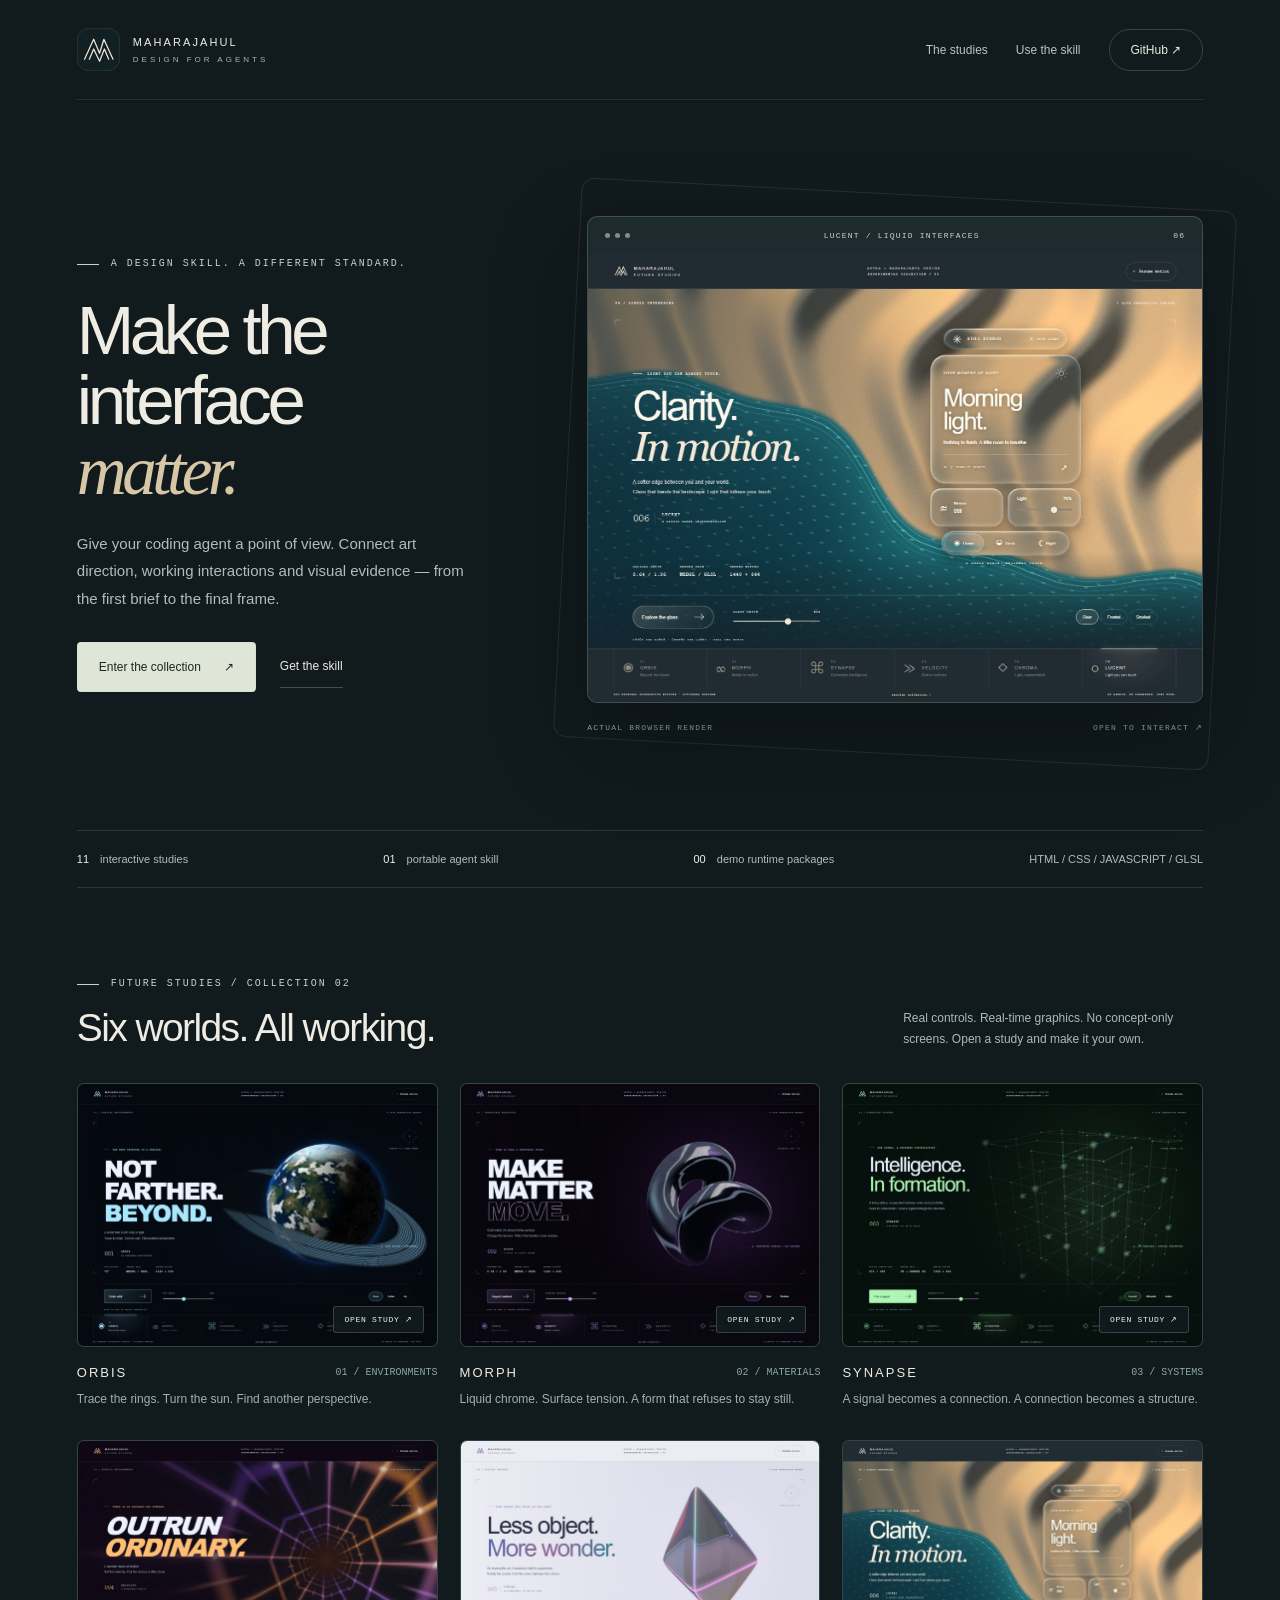
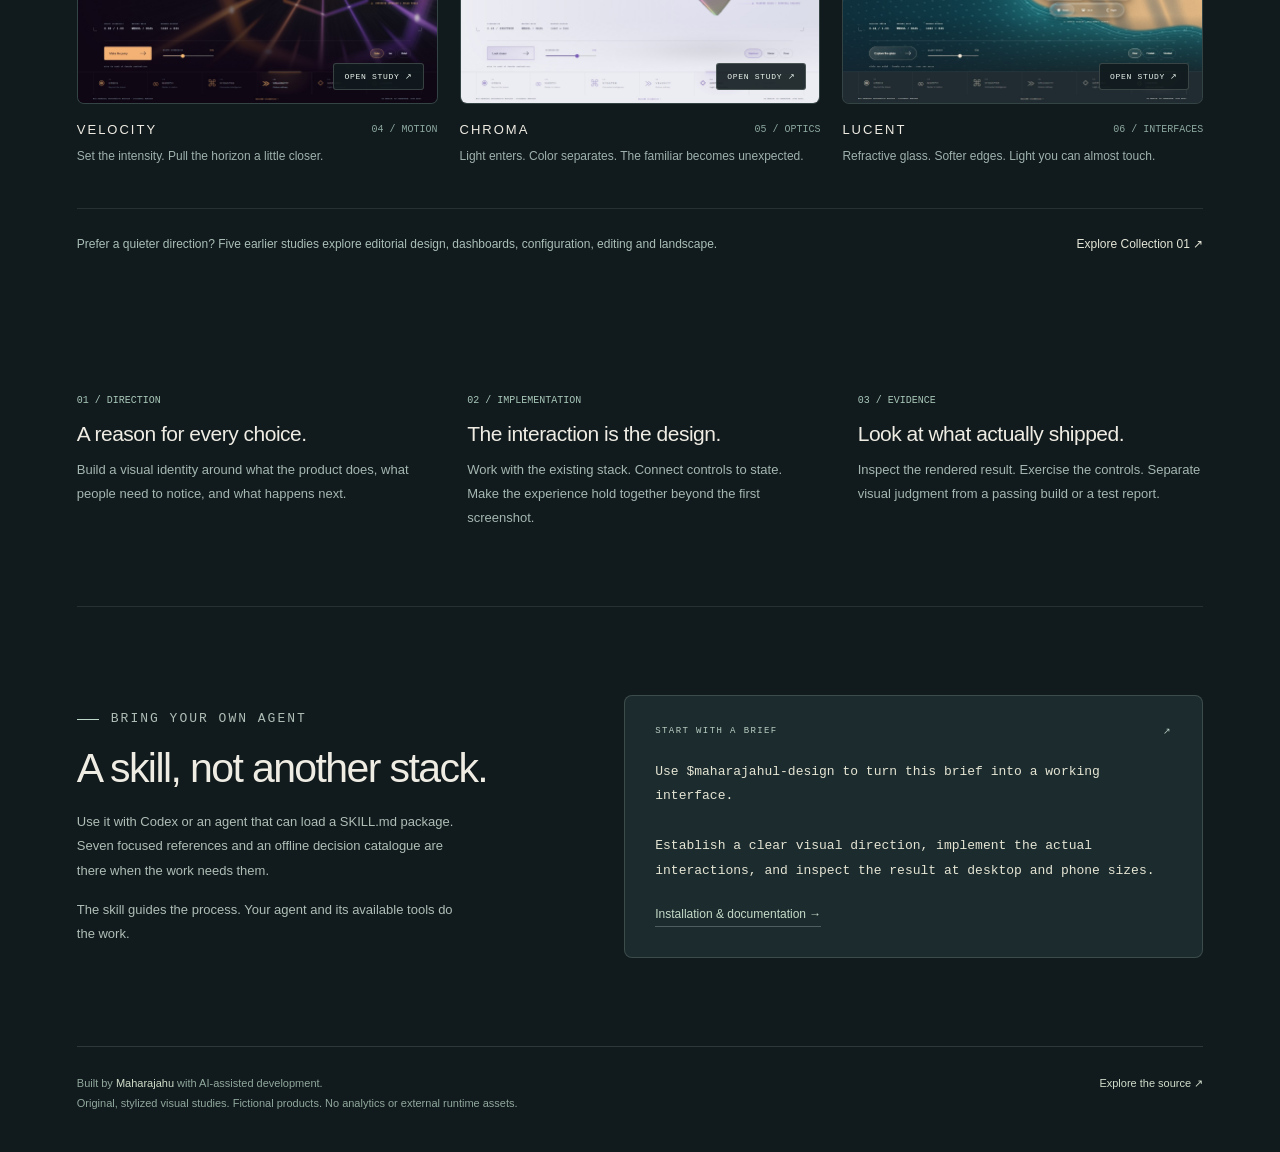
==== index.html @ 19b581c2 "Publish Maharajahul Design with interactive showcase" ====
<!doctype html>
<html lang="en">
<head>
  <meta charset="utf-8">
  <meta name="viewport" content="width=device-width, initial-scale=1">
  <meta name="theme-color" content="#111a1d">
  <meta name="description" content="Maharajahul Design — a portable design skill for coding agents. Explore eleven interactive studies, from deliberate interfaces to refractive glass and procedural worlds.">
  <meta property="og:title" content="Maharajahul Design — from a brief to an experience">
  <meta property="og:description" content="A design skill for coding agents. Eleven working demos. Real browser renders. Explore the collection.">
  <meta property="og:image" content="https://maharajahu.github.io/maharajahul-design/assets/previews/lucent.jpg">
  <meta property="og:type" content="website">
  <link rel="icon" href="assets/brand-mark.svg" type="image/svg+xml">
  <title>Maharajahul Design — Make the interface matter.</title>
  <style>
    *{box-sizing:border-box}html{scroll-behavior:smooth}body{margin:0;background:#111a1d;color:#efece3;font-family:Arial,Helvetica,sans-serif;-webkit-font-smoothing:antialiased}a{color:inherit;text-decoration:none}a:focus-visible{outline:2px solid #c7e7dc;outline-offset:6px}img{max-width:100%;display:block}p,h1,h2,h3{margin:0}::selection{background:#c7e7dc;color:#102125}.wrap{width:min(1296px,88%);margin:auto}.header{height:100px;display:flex;align-items:center;justify-content:space-between;border-bottom:1px solid #edf5ef18}.brand{display:flex;align-items:center;gap:13px;font-size:11px;letter-spacing:2.1px}.brand img{width:43px;height:43px}.brand small{display:block;font-size:8px;color:#a6b7b8;letter-spacing:3px;margin-top:7px}.header nav{display:flex;align-items:center;gap:28px;font-size:12px;color:#b7c5c3}.header nav a{padding:13px 0}.header nav a:last-child{border:1px solid #ccdfd536;border-radius:30px;padding:13px 21px;color:#e7ece3}.eyebrow{color:#c0d4cc;font:10px/1.6 monospace;letter-spacing:2px;display:flex;align-items:center;gap:12px}.eyebrow:before{content:'';width:22px;height:1px;background:#bdd8c9}.hero{padding:94px 0 76px;display:grid;grid-template-columns:.85fr 1.15fr;gap:55px;align-items:center}.hero h1{font-size:clamp(56px,5.4vw,83px);line-height:1.01;letter-spacing:-4.5px;font-weight:400;margin:24px 0}.hero h1 em{font-family:Georgia,serif;color:#d8c7a6;font-weight:400}.intro{max-width:400px;color:#aebebc;font-size:15px;line-height:1.85}.actions{display:flex;align-items:center;gap:24px;margin-top:29px;font-size:12px}.button{display:inline-flex;align-items:center;gap:23px;padding:17px 21px;border:1px solid #c5d6ce59;border-radius:4px;background:#dfe6d7;color:#182823}.text-link{padding:14px 0;border-bottom:1px solid #bed6c247}.hero-visual{position:relative;padding:22px 0}.hero-visual:before{content:'';position:absolute;inset:0 -20px;border:1px solid #cce5db1c;border-radius:13px;transform:rotate(3deg);pointer-events:none}.window{position:relative;background:#1d2a2e;border:1px solid #dae8dd30;border-radius:10px;overflow:hidden;box-shadow:0 35px 90px #040b0e65}.window-bar{display:flex;align-items:center;justify-content:space-between;padding:14px 17px;font:8px monospace;letter-spacing:1.2px;color:#c6d7d2}.dots{display:flex;gap:5px}.dots i{width:5px;height:5px;background:#b1c8bc;border-radius:50%;opacity:.65}.window img{width:100%;height:auto}.window-caption{font:8px monospace;letter-spacing:1.2px;color:#97b4aa;margin:20px 0 0;display:flex;justify-content:space-between}.facts{border-top:1px solid #cce5db24;border-bottom:1px solid #cce5db24;display:flex;justify-content:space-between;gap:25px;padding:22px 0;font-size:11px;color:#aebfbb}.facts b{color:#eef0e6;font-weight:400;margin-right:8px}.section{padding:88px 0}.section-heading{display:flex;align-items:end;justify-content:space-between;gap:30px;margin-bottom:32px}.section h2{font-size:39px;font-weight:400;letter-spacing:-1.6px;line-height:1.15;margin-top:14px}.section-heading>p{font-size:12px;line-height:1.8;color:#a8bcb6;max-width:300px}.gallery{display:grid;grid-template-columns:repeat(3,minmax(0,1fr));gap:31px 22px}.study{display:block}.preview{position:relative;overflow:hidden;border-radius:7px;border:1px solid #d8efdf21;background:#1b292c}.preview img{width:100%;height:auto;aspect-ratio:1440/1050;transition:transform .45s}.study:hover .preview img{transform:scale(1.025)}.preview:after{content:'OPEN STUDY ↗';position:absolute;bottom:13px;right:13px;background:#111b1ee6;color:#ecf5ee;border:1px solid #d6e7d433;padding:8px 10px;border-radius:3px;font:8px monospace;letter-spacing:.7px}.study-caption{display:flex;align-items:center;justify-content:space-between;margin:18px 0 9px}.study h3{font-size:13px;font-weight:400;letter-spacing:2px}.study-caption>span{font:10px monospace;color:#8ca89e}.study p{font-size:12px;line-height:1.7;color:#9fb2ad}.collection-note{display:flex;justify-content:space-between;gap:25px;margin-top:42px;padding-top:25px;border-top:1px solid #dbeedc1c;color:#aabfb7;font-size:12px;line-height:1.8}.collection-note a{color:#e4e6d7;white-space:nowrap}.approach{padding:45px 0 76px;display:grid;grid-template-columns:repeat(3,1fr);gap:45px;border-bottom:1px solid #dbeedc1c}.approach span{color:#a8c7b8;font:10px monospace}.approach h3{font-size:21px;font-weight:400;margin:15px 0 12px;letter-spacing:-.5px}.approach p{font-size:13px;line-height:1.85;color:#a4b7b0}.start{display:grid;grid-template-columns:1fr 1.2fr;gap:65px;align-items:center}.start h2{font-size:41px;margin-bottom:18px}.start p{color:#aebeb6;font-size:13px;line-height:1.85;max-width:390px}.prompt{padding:30px;background:#1c2b2e;border:1px solid #dce9d82b;border-radius:8px}.prompt-label{display:flex;justify-content:space-between;color:#b9cec2;font:9px monospace;letter-spacing:1.4px;margin-bottom:23px}.prompt code{font:13px/1.9 monospace;color:#e5e5d4;white-space:pre-wrap;overflow-wrap:anywhere}.prompt a{display:inline-block;color:#c5dbc8;font-size:12px;margin-top:24px;border-bottom:1px solid #bccfcf4f;padding-bottom:5px}.foot{border-top:1px solid #dbeedc24;padding:27px 0 39px;display:flex;justify-content:space-between;gap:20px;color:#91a89d;font-size:11px;line-height:1.8}.foot a{color:#d0decb}.foot p{max-width:660px}.skip{position:absolute;top:-60px;left:6%;background:#eceddf;color:#112321;padding:12px 16px;z-index:10}.skip:focus{top:10px}
    .window,.prompt code{display:block}
    @media(max-width:1050px){.hero{gap:35px;padding-top:65px}.hero h1{font-size:61px}.actions{gap:17px}.gallery{grid-template-columns:repeat(2,minmax(0,1fr))}.facts{flex-wrap:wrap}.start{gap:35px}.header nav{gap:20px}}
    @media(max-width:680px){.wrap{width:88%}.header{height:83px}.brand{font-size:9px;letter-spacing:1.3px;gap:9px}.brand img{width:36px;height:36px}.brand small{font-size:7px;letter-spacing:1.9px}.header nav a:not(:last-child){display:none}.header nav a:last-child{font-size:11px;padding:11px 15px}.hero{display:block;padding:48px 0 37px}.hero h1{font-size:58px;letter-spacing:-3.4px;max-width:340px}.eyebrow{font-size:8px;letter-spacing:1.3px}.intro{font-size:13px;line-height:1.85}.actions{gap:20px;margin-top:25px;font-size:11px}.button{padding:16px}.hero-visual{margin-top:37px;padding:13px 0}.hero-visual:before{inset:0 -8px}.window-bar{font-size:7px;padding:11px 13px}.window-caption{font-size:6px;letter-spacing:.6px}.facts{display:grid;grid-template-columns:1fr 1fr;gap:15px 8px;font-size:10px;padding:21px 0}.section{padding:53px 0}.section-heading{display:block}.section h2{font-size:33px}.section-heading>p{margin-top:16px;font-size:12px;max-width:330px}.gallery{grid-template-columns:1fr;gap:30px}.study p{font-size:13px}.collection-note{flex-direction:column;gap:12px;margin-top:32px}.approach{grid-template-columns:1fr;gap:29px;padding:13px 0 50px}.approach h3{margin-top:10px}.start{display:block}.start h2{font-size:33px}.prompt{margin-top:26px;padding:24px}.prompt code{font-size:12px}.foot{display:block;font-size:10px;padding-bottom:30px}.foot>a{display:inline-block;margin-top:15px}}
    @media(prefers-reduced-motion:reduce){html{scroll-behavior:auto}.preview img{transition:none}}
  </style>
</head>
<body>
  <a class="skip" href="#main">Skip to content</a>
  <header class="header wrap">
    <a class="brand" href="./" aria-label="Maharajahul Design home"><img src="assets/brand-mark.svg" alt="" width="43" height="43"><span>MAHARAJAHUL<small>DESIGN FOR AGENTS</small></span></a>
    <nav aria-label="Main navigation"><a href="#studies">The studies</a><a href="#start">Use the skill</a><a href="https://github.com/Maharajahu/maharajahul-design">GitHub ↗</a></nav>
  </header>
  <main id="main" class="wrap">
    <section class="hero" aria-labelledby="hero-title">
      <div><p class="eyebrow">A DESIGN SKILL. A DIFFERENT STANDARD.</p><h1 id="hero-title">Make the<br>interface<br><em>matter.</em></h1><p class="intro">Give your coding agent a point of view. Connect art direction, working interactions and visual evidence — from the first brief to the final frame.</p><div class="actions"><a class="button" href="samples/future/#lucent">Enter the collection <span>↗</span></a><a class="text-link" href="#start">Get the skill</a></div></div>
      <div class="hero-visual"><a class="window" href="samples/future/#lucent" aria-label="Open Lucent, the interactive glass study"><div class="window-bar"><span class="dots" aria-hidden="true"><i></i><i></i><i></i></span><span>LUCENT / LIQUID INTERFACES</span><span>06</span></div><img src="assets/previews/lucent.jpg" width="1440" height="1050" alt="Real browser render of the Lucent glass interface over a sunlit procedural coastline." fetchpriority="high"></a><p class="window-caption"><span>ACTUAL BROWSER RENDER</span><span>OPEN TO INTERACT ↗</span></p></div>
    </section>
    <div class="facts"><span><b>11</b> interactive studies</span><span><b>01</b> portable agent skill</span><span><b>00</b> demo runtime packages</span><span>HTML / CSS / JAVASCRIPT / GLSL</span></div>
    <section class="section" id="studies" aria-labelledby="studies-title">
      <div class="section-heading"><div><p class="eyebrow">FUTURE STUDIES / COLLECTION 02</p><h2 id="studies-title">Six worlds. All working.</h2></div><p>Real controls. Real-time graphics. No concept-only screens. Open a study and make it your own.</p></div>
      <div class="gallery">
        <a class="study" href="samples/future/#orbis"><div class="preview"><img src="assets/previews/orbis.jpg" width="1440" height="1050" loading="lazy" alt="A procedural planet with atmosphere, continents, clouds and orbiting rings."></div><div class="study-caption"><h3>ORBIS</h3><span>01 / ENVIRONMENTS</span></div><p>Trace the rings. Turn the sun. Find another perspective.</p></a>
        <a class="study" href="samples/future/#morph"><div class="preview"><img src="assets/previews/morph.jpg" width="1440" height="1050" loading="lazy" alt="A polished, twisted metal surface under studio lights."></div><div class="study-caption"><h3>MORPH</h3><span>02 / MATERIALS</span></div><p>Liquid chrome. Surface tension. A form that refuses to stay still.</p></a>
        <a class="study" href="samples/future/#synapse"><div class="preview"><img src="assets/previews/synapse.jpg" width="1440" height="1050" loading="lazy" alt="A luminous three-dimensional lattice of nodes and connections."></div><div class="study-caption"><h3>SYNAPSE</h3><span>03 / SYSTEMS</span></div><p>A signal becomes a connection. A connection becomes a structure.</p></a>
        <a class="study" href="samples/future/#velocity"><div class="preview"><img src="assets/previews/velocity.jpg" width="1440" height="1050" loading="lazy" alt="An illuminated structural tunnel converging on a distant vanishing point."></div><div class="study-caption"><h3>VELOCITY</h3><span>04 / MOTION</span></div><p>Set the intensity. Pull the horizon a little closer.</p></a>
        <a class="study" href="samples/future/#chroma"><div class="preview"><img src="assets/previews/chroma.jpg" width="1440" height="1050" loading="lazy" alt="A faceted crystal with spectral highlights and refracted studio light."></div><div class="study-caption"><h3>CHROMA</h3><span>05 / OPTICS</span></div><p>Light enters. Color separates. The familiar becomes unexpected.</p></a>
        <a class="study" href="samples/future/#lucent"><div class="preview"><img src="assets/previews/lucent.jpg" width="1440" height="1050" loading="lazy" alt="Rounded glass controls bending the landscape behind them."></div><div class="study-caption"><h3>LUCENT</h3><span>06 / INTERFACES</span></div><p>Refractive glass. Softer edges. Light you can almost touch.</p></a>
      </div>
      <div class="collection-note"><p>Prefer a quieter direction? Five earlier studies explore editorial design, dashboards, configuration, editing and landscape.</p><a href="samples/">Explore Collection 01 ↗</a></div>
    </section>
    <section class="approach" aria-label="The skill's approach">
      <div><span>01 / DIRECTION</span><h3>A reason for every choice.</h3><p>Build a visual identity around what the product does, what people need to notice, and what happens next.</p></div>
      <div><span>02 / IMPLEMENTATION</span><h3>The interaction is the design.</h3><p>Work with the existing stack. Connect controls to state. Make the experience hold together beyond the first screenshot.</p></div>
      <div><span>03 / EVIDENCE</span><h3>Look at what actually shipped.</h3><p>Inspect the rendered result. Exercise the controls. Separate visual judgment from a passing build or a test report.</p></div>
    </section>
    <section id="start" class="start section" aria-labelledby="start-title"><div><p class="eyebrow">BRING YOUR OWN AGENT</p><h2 id="start-title">A skill, not another stack.</h2><p>Use it with Codex or an agent that can load a SKILL.md package. Seven focused references and an offline decision catalogue are there when the work needs them.</p><p style="margin-top:15px">The skill guides the process. Your agent and its available tools do the work.</p></div><div class="prompt"><div class="prompt-label"><span>START WITH A BRIEF</span><span>↗</span></div><code>Use $maharajahul-design to turn this brief into a working interface.

Establish a clear visual direction, implement the actual interactions, and inspect the result at desktop and phone sizes.</code><a href="https://github.com/Maharajahu/maharajahul-design#install">Installation &amp; documentation →</a></div></section>
  </main>
  <footer class="foot wrap"><p>Built by <a href="https://github.com/Maharajahu">Maharajahu</a> with AI-assisted development.<br>Original, stylized visual studies. Fictional products. No analytics or external runtime assets.</p><a href="https://github.com/Maharajahu/maharajahul-design">Explore the source ↗</a></footer>
</body>
</html>
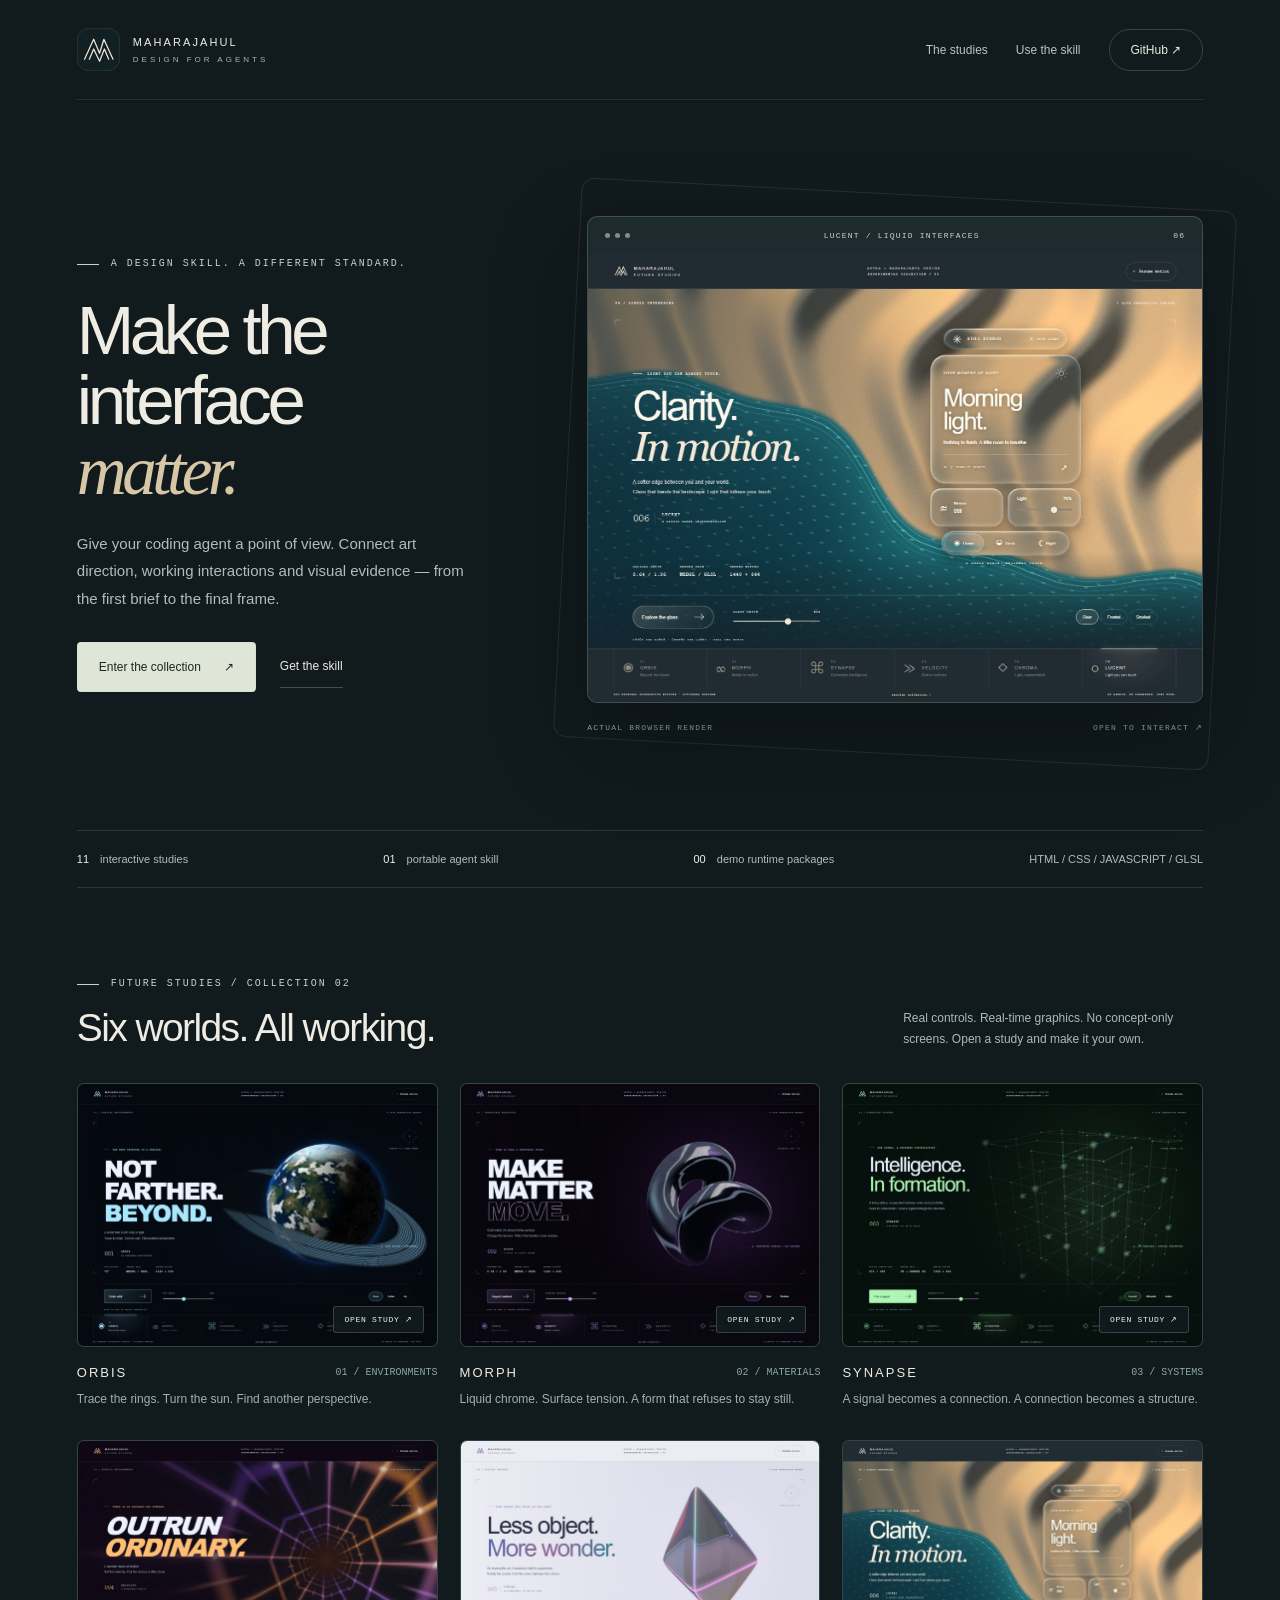
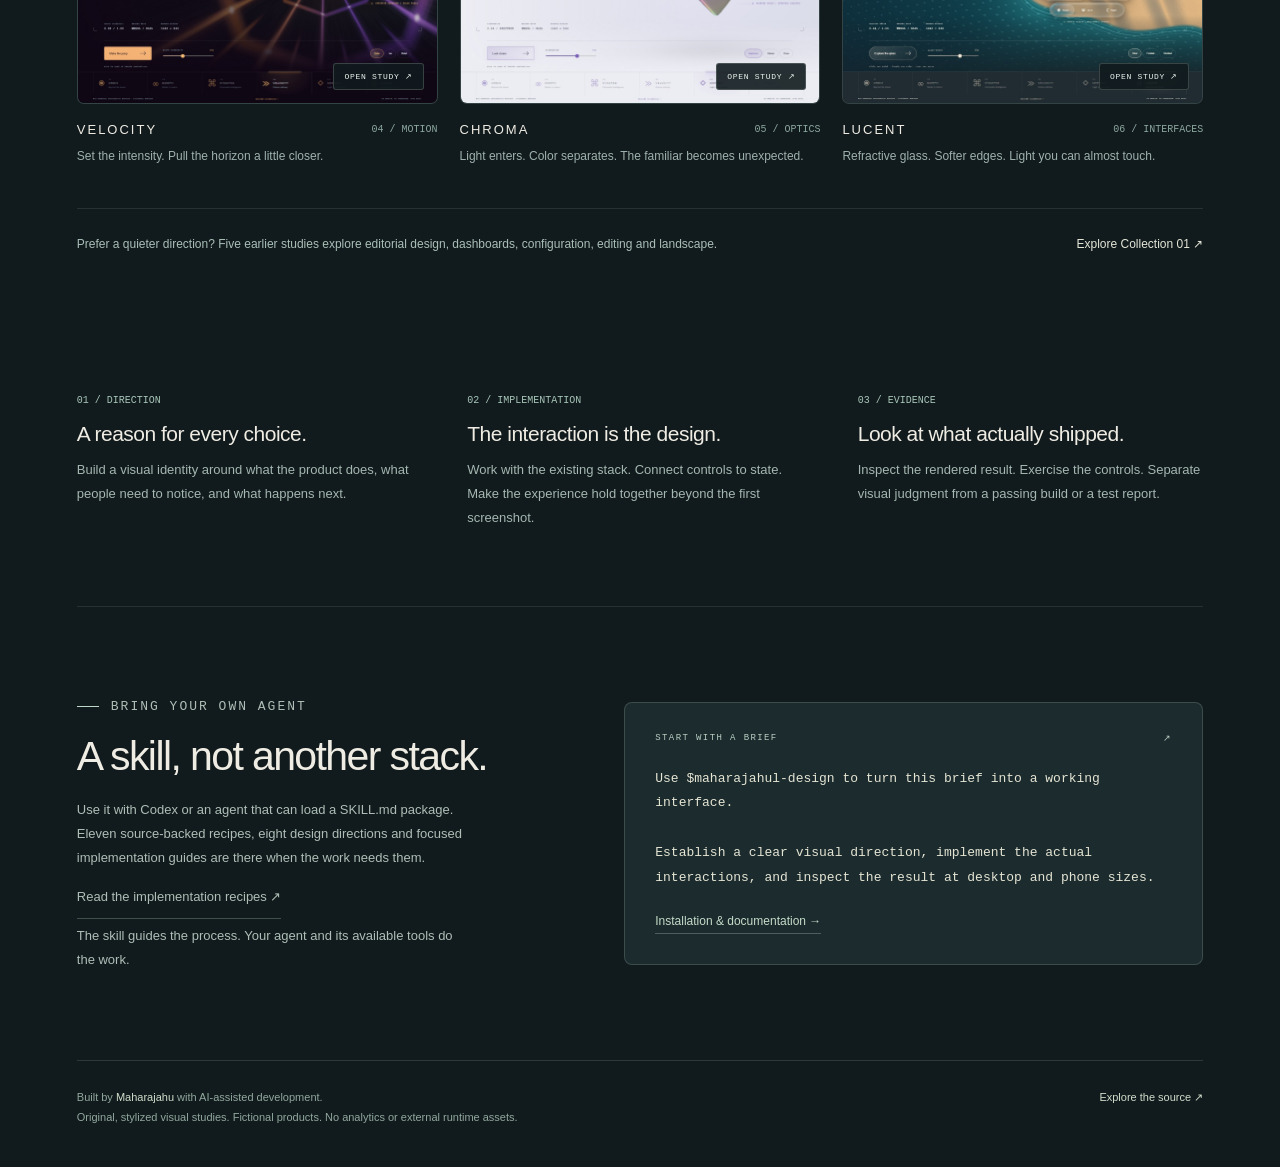
==== commit cb2512e0: "Add implementation recipes and restore detailed design capabilities" ====
--- a/index.html
+++ b/index.html
@@ -48,7 +48,7 @@
       <div><span>02 / IMPLEMENTATION</span><h3>The interaction is the design.</h3><p>Work with the existing stack. Connect controls to state. Make the experience hold together beyond the first screenshot.</p></div>
       <div><span>03 / EVIDENCE</span><h3>Look at what actually shipped.</h3><p>Inspect the rendered result. Exercise the controls. Separate visual judgment from a passing build or a test report.</p></div>
     </section>
-    <section id="start" class="start section" aria-labelledby="start-title"><div><p class="eyebrow">BRING YOUR OWN AGENT</p><h2 id="start-title">A skill, not another stack.</h2><p>Use it with Codex or an agent that can load a SKILL.md package. Seven focused references and an offline decision catalogue are there when the work needs them.</p><p style="margin-top:15px">The skill guides the process. Your agent and its available tools do the work.</p></div><div class="prompt"><div class="prompt-label"><span>START WITH A BRIEF</span><span>↗</span></div><code>Use $maharajahul-design to turn this brief into a working interface.
+    <section id="start" class="start section" aria-labelledby="start-title"><div><p class="eyebrow">BRING YOUR OWN AGENT</p><h2 id="start-title">A skill, not another stack.</h2><p>Use it with Codex or an agent that can load a SKILL.md package. Eleven source-backed recipes, eight design directions and focused implementation guides are there when the work needs them.</p><p style="margin-top:15px"><a class="text-link" href="https://github.com/Maharajahu/maharajahul-design/blob/main/references/recipes.md">Read the implementation recipes ↗</a></p><p style="margin-top:15px">The skill guides the process. Your agent and its available tools do the work.</p></div><div class="prompt"><div class="prompt-label"><span>START WITH A BRIEF</span><span>↗</span></div><code>Use $maharajahul-design to turn this brief into a working interface.
 
 Establish a clear visual direction, implement the actual interactions, and inspect the result at desktop and phone sizes.</code><a href="https://github.com/Maharajahu/maharajahul-design#install">Installation &amp; documentation →</a></div></section>
   </main>
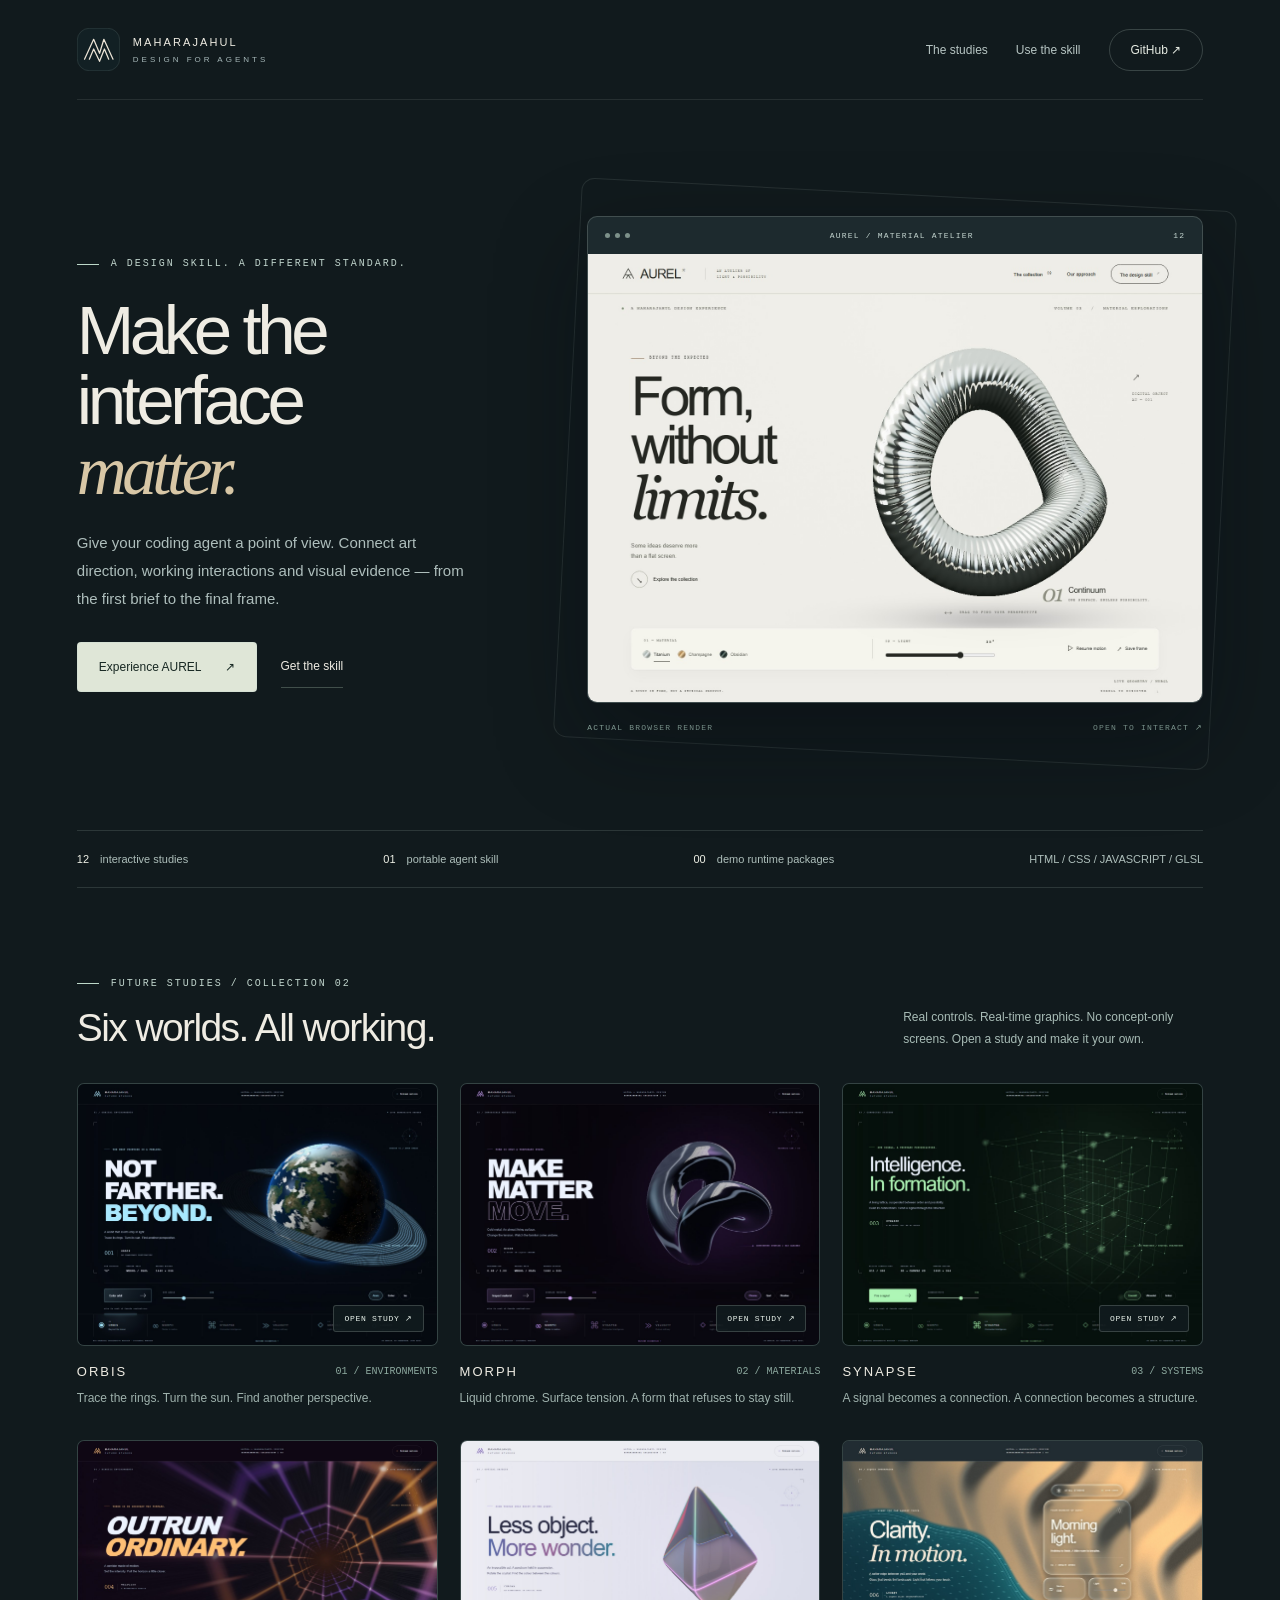
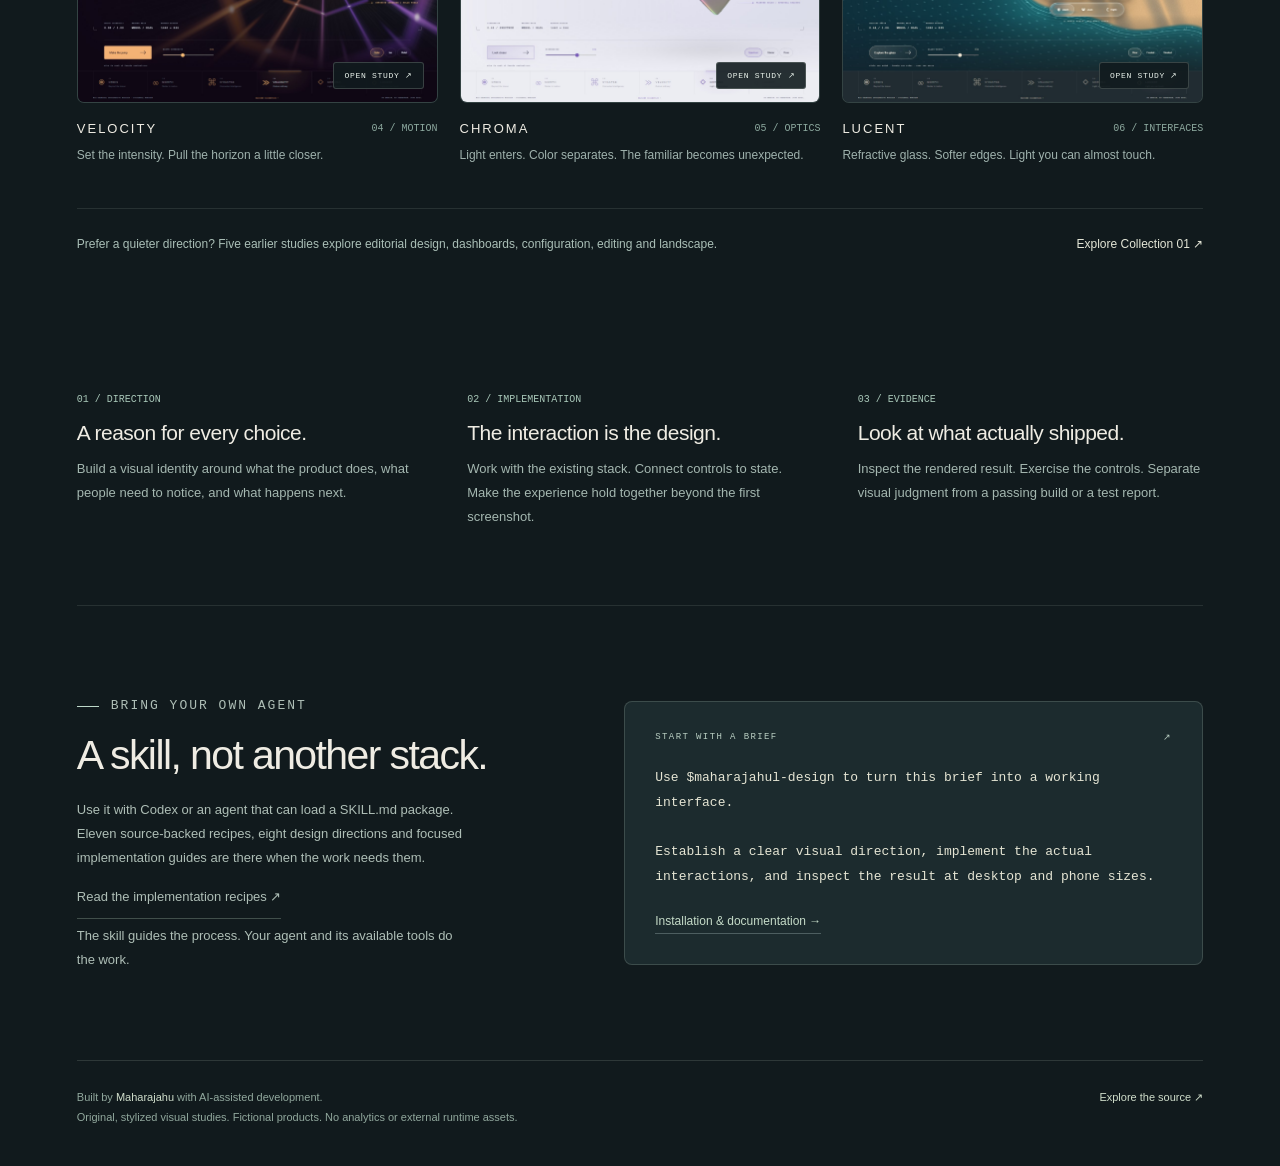
==== commit dcb03654: "Add Aurel interactive material atelier showcase" ====
--- a/index.html
+++ b/index.html
@@ -4,10 +4,10 @@
   <meta charset="utf-8">
   <meta name="viewport" content="width=device-width, initial-scale=1">
   <meta name="theme-color" content="#111a1d">
-  <meta name="description" content="Maharajahul Design — a portable design skill for coding agents. Explore eleven interactive studies, from deliberate interfaces to refractive glass and procedural worlds.">
+  <meta name="description" content="Maharajahul Design — a portable design skill for coding agents. Explore twelve interactive studies, including AUREL, an atelier of sculpted light and living materials.">
   <meta property="og:title" content="Maharajahul Design — from a brief to an experience">
-  <meta property="og:description" content="A design skill for coding agents. Eleven working demos. Real browser renders. Explore the collection.">
-  <meta property="og:image" content="https://maharajahu.github.io/maharajahul-design/assets/previews/lucent.jpg">
+  <meta property="og:description" content="A design skill for coding agents. Twelve working demos. Enter AUREL, the interactive material atelier.">
+  <meta property="og:image" content="https://maharajahu.github.io/maharajahul-design/assets/previews/aurel.jpg">
   <meta property="og:type" content="website">
   <link rel="icon" href="assets/brand-mark.svg" type="image/svg+xml">
   <title>Maharajahul Design — Make the interface matter.</title>
@@ -27,10 +27,10 @@
   </header>
   <main id="main" class="wrap">
     <section class="hero" aria-labelledby="hero-title">
-      <div><p class="eyebrow">A DESIGN SKILL. A DIFFERENT STANDARD.</p><h1 id="hero-title">Make the<br>interface<br><em>matter.</em></h1><p class="intro">Give your coding agent a point of view. Connect art direction, working interactions and visual evidence — from the first brief to the final frame.</p><div class="actions"><a class="button" href="samples/future/#lucent">Enter the collection <span>↗</span></a><a class="text-link" href="#start">Get the skill</a></div></div>
-      <div class="hero-visual"><a class="window" href="samples/future/#lucent" aria-label="Open Lucent, the interactive glass study"><div class="window-bar"><span class="dots" aria-hidden="true"><i></i><i></i><i></i></span><span>LUCENT / LIQUID INTERFACES</span><span>06</span></div><img src="assets/previews/lucent.jpg" width="1440" height="1050" alt="Real browser render of the Lucent glass interface over a sunlit procedural coastline." fetchpriority="high"></a><p class="window-caption"><span>ACTUAL BROWSER RENDER</span><span>OPEN TO INTERACT ↗</span></p></div>
+      <div><p class="eyebrow">A DESIGN SKILL. A DIFFERENT STANDARD.</p><h1 id="hero-title">Make the<br>interface<br><em>matter.</em></h1><p class="intro">Give your coding agent a point of view. Connect art direction, working interactions and visual evidence — from the first brief to the final frame.</p><div class="actions"><a class="button" href="samples/aurel/">Experience AUREL <span>↗</span></a><a class="text-link" href="#start">Get the skill</a></div></div>
+      <div class="hero-visual"><a class="window" href="samples/aurel/" aria-label="Open Aurel, the interactive material atelier"><div class="window-bar"><span class="dots" aria-hidden="true"><i></i><i></i><i></i></span><span>AUREL / MATERIAL ATELIER</span><span>12</span></div><img src="assets/previews/aurel.jpg" width="1440" height="1050" alt="Actual Aurel browser render: editorial typography beside a finely ribbed metal sculpture and working material controls." fetchpriority="high"></a><p class="window-caption"><span>ACTUAL BROWSER RENDER</span><span>OPEN TO INTERACT ↗</span></p></div>
     </section>
-    <div class="facts"><span><b>11</b> interactive studies</span><span><b>01</b> portable agent skill</span><span><b>00</b> demo runtime packages</span><span>HTML / CSS / JAVASCRIPT / GLSL</span></div>
+    <div class="facts"><span><b>12</b> interactive studies</span><span><b>01</b> portable agent skill</span><span><b>00</b> demo runtime packages</span><span>HTML / CSS / JAVASCRIPT / GLSL</span></div>
     <section class="section" id="studies" aria-labelledby="studies-title">
       <div class="section-heading"><div><p class="eyebrow">FUTURE STUDIES / COLLECTION 02</p><h2 id="studies-title">Six worlds. All working.</h2></div><p>Real controls. Real-time graphics. No concept-only screens. Open a study and make it your own.</p></div>
       <div class="gallery">
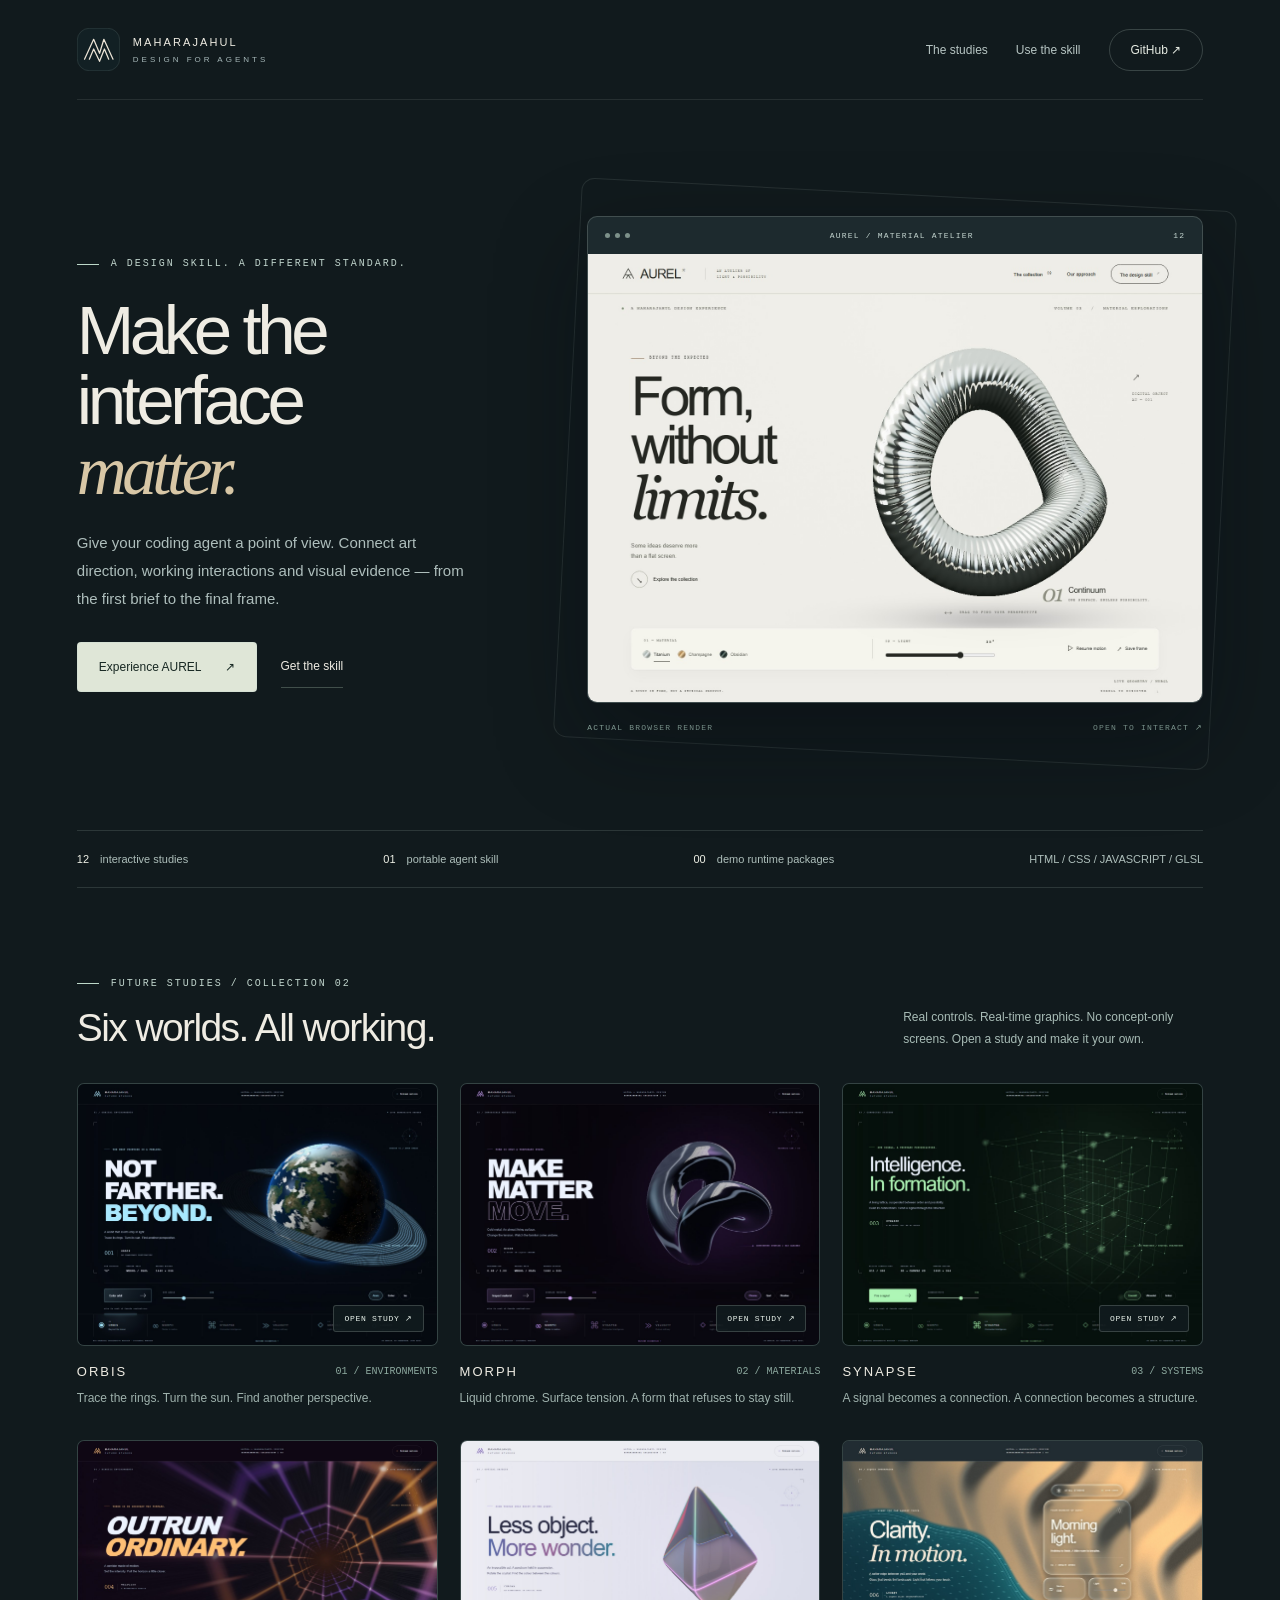
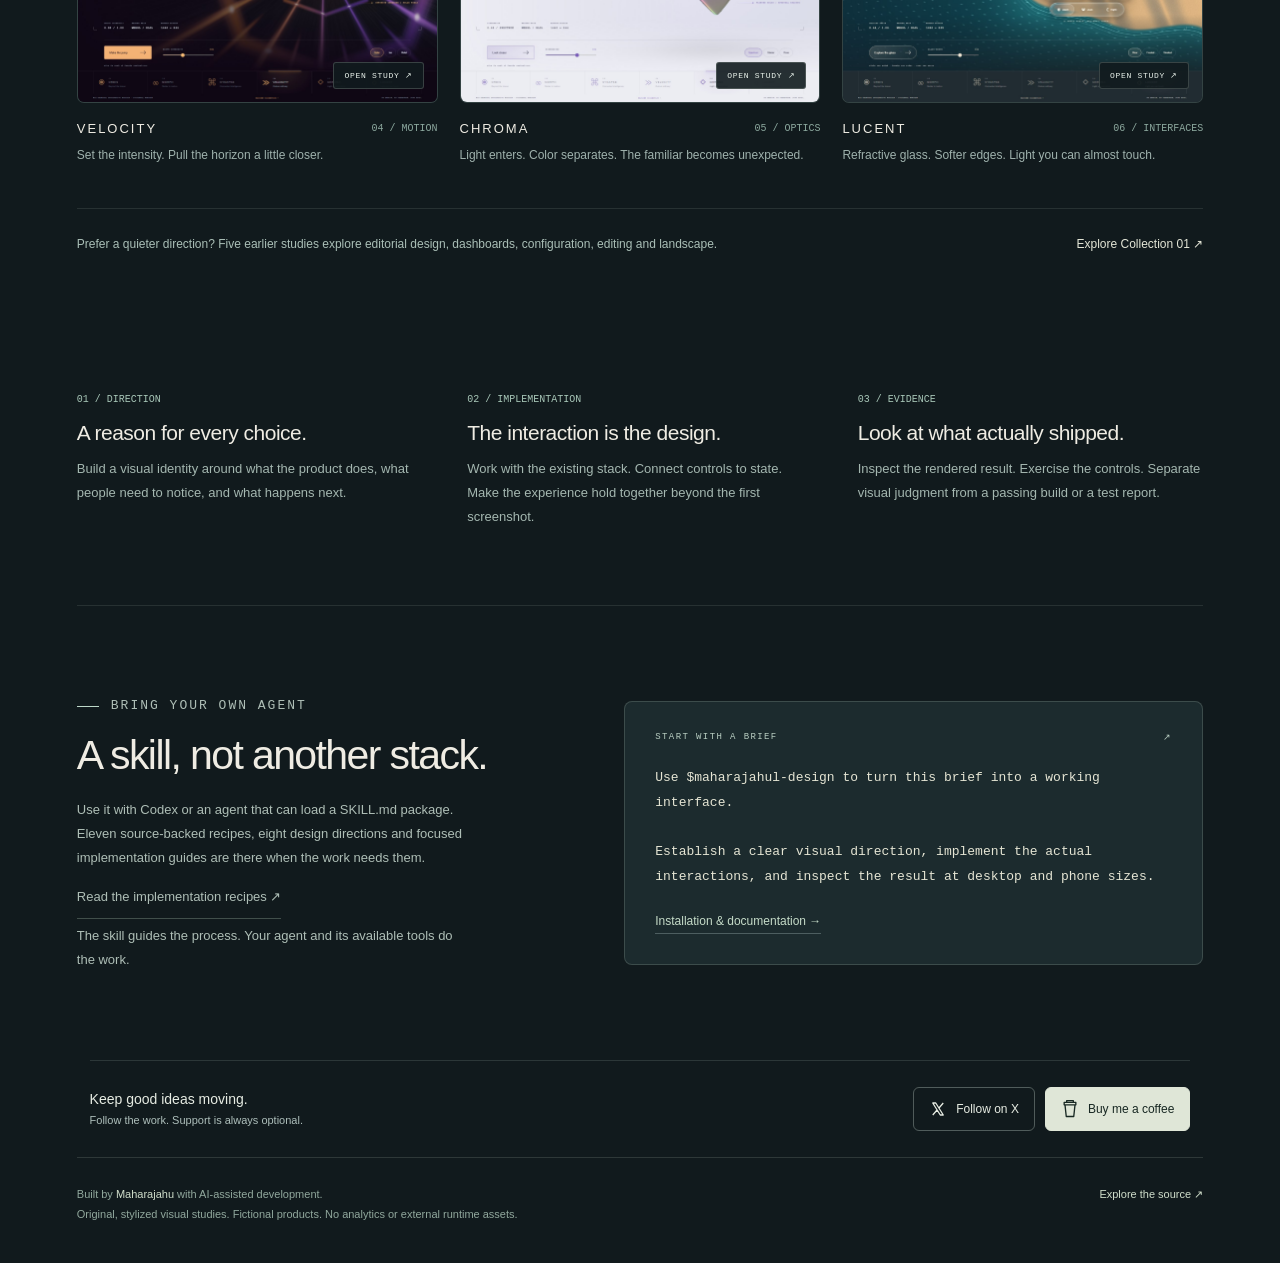
==== commit e6e807ea: "Add follow and optional support buttons to design demos" ====
--- a/index.html
+++ b/index.html
@@ -10,6 +10,7 @@
   <meta property="og:image" content="https://maharajahu.github.io/maharajahul-design/assets/previews/aurel.jpg">
   <meta property="og:type" content="website">
   <link rel="icon" href="assets/brand-mark.svg" type="image/svg+xml">
+  <link rel="stylesheet" href="assets/support-links.css">
   <title>Maharajahul Design — Make the interface matter.</title>
   <style>
     *{box-sizing:border-box}html{scroll-behavior:smooth}body{margin:0;background:#111a1d;color:#efece3;font-family:Arial,Helvetica,sans-serif;-webkit-font-smoothing:antialiased}a{color:inherit;text-decoration:none}a:focus-visible{outline:2px solid #c7e7dc;outline-offset:6px}img{max-width:100%;display:block}p,h1,h2,h3{margin:0}::selection{background:#c7e7dc;color:#102125}.wrap{width:min(1296px,88%);margin:auto}.header{height:100px;display:flex;align-items:center;justify-content:space-between;border-bottom:1px solid #edf5ef18}.brand{display:flex;align-items:center;gap:13px;font-size:11px;letter-spacing:2.1px}.brand img{width:43px;height:43px}.brand small{display:block;font-size:8px;color:#a6b7b8;letter-spacing:3px;margin-top:7px}.header nav{display:flex;align-items:center;gap:28px;font-size:12px;color:#b7c5c3}.header nav a{padding:13px 0}.header nav a:last-child{border:1px solid #ccdfd536;border-radius:30px;padding:13px 21px;color:#e7ece3}.eyebrow{color:#c0d4cc;font:10px/1.6 monospace;letter-spacing:2px;display:flex;align-items:center;gap:12px}.eyebrow:before{content:'';width:22px;height:1px;background:#bdd8c9}.hero{padding:94px 0 76px;display:grid;grid-template-columns:.85fr 1.15fr;gap:55px;align-items:center}.hero h1{font-size:clamp(56px,5.4vw,83px);line-height:1.01;letter-spacing:-4.5px;font-weight:400;margin:24px 0}.hero h1 em{font-family:Georgia,serif;color:#d8c7a6;font-weight:400}.intro{max-width:400px;color:#aebebc;font-size:15px;line-height:1.85}.actions{display:flex;align-items:center;gap:24px;margin-top:29px;font-size:12px}.button{display:inline-flex;align-items:center;gap:23px;padding:17px 21px;border:1px solid #c5d6ce59;border-radius:4px;background:#dfe6d7;color:#182823}.text-link{padding:14px 0;border-bottom:1px solid #bed6c247}.hero-visual{position:relative;padding:22px 0}.hero-visual:before{content:'';position:absolute;inset:0 -20px;border:1px solid #cce5db1c;border-radius:13px;transform:rotate(3deg);pointer-events:none}.window{position:relative;background:#1d2a2e;border:1px solid #dae8dd30;border-radius:10px;overflow:hidden;box-shadow:0 35px 90px #040b0e65}.window-bar{display:flex;align-items:center;justify-content:space-between;padding:14px 17px;font:8px monospace;letter-spacing:1.2px;color:#c6d7d2}.dots{display:flex;gap:5px}.dots i{width:5px;height:5px;background:#b1c8bc;border-radius:50%;opacity:.65}.window img{width:100%;height:auto}.window-caption{font:8px monospace;letter-spacing:1.2px;color:#97b4aa;margin:20px 0 0;display:flex;justify-content:space-between}.facts{border-top:1px solid #cce5db24;border-bottom:1px solid #cce5db24;display:flex;justify-content:space-between;gap:25px;padding:22px 0;font-size:11px;color:#aebfbb}.facts b{color:#eef0e6;font-weight:400;margin-right:8px}.section{padding:88px 0}.section-heading{display:flex;align-items:end;justify-content:space-between;gap:30px;margin-bottom:32px}.section h2{font-size:39px;font-weight:400;letter-spacing:-1.6px;line-height:1.15;margin-top:14px}.section-heading>p{font-size:12px;line-height:1.8;color:#a8bcb6;max-width:300px}.gallery{display:grid;grid-template-columns:repeat(3,minmax(0,1fr));gap:31px 22px}.study{display:block}.preview{position:relative;overflow:hidden;border-radius:7px;border:1px solid #d8efdf21;background:#1b292c}.preview img{width:100%;height:auto;aspect-ratio:1440/1050;transition:transform .45s}.study:hover .preview img{transform:scale(1.025)}.preview:after{content:'OPEN STUDY ↗';position:absolute;bottom:13px;right:13px;background:#111b1ee6;color:#ecf5ee;border:1px solid #d6e7d433;padding:8px 10px;border-radius:3px;font:8px monospace;letter-spacing:.7px}.study-caption{display:flex;align-items:center;justify-content:space-between;margin:18px 0 9px}.study h3{font-size:13px;font-weight:400;letter-spacing:2px}.study-caption>span{font:10px monospace;color:#8ca89e}.study p{font-size:12px;line-height:1.7;color:#9fb2ad}.collection-note{display:flex;justify-content:space-between;gap:25px;margin-top:42px;padding-top:25px;border-top:1px solid #dbeedc1c;color:#aabfb7;font-size:12px;line-height:1.8}.collection-note a{color:#e4e6d7;white-space:nowrap}.approach{padding:45px 0 76px;display:grid;grid-template-columns:repeat(3,1fr);gap:45px;border-bottom:1px solid #dbeedc1c}.approach span{color:#a8c7b8;font:10px monospace}.approach h3{font-size:21px;font-weight:400;margin:15px 0 12px;letter-spacing:-.5px}.approach p{font-size:13px;line-height:1.85;color:#a4b7b0}.start{display:grid;grid-template-columns:1fr 1.2fr;gap:65px;align-items:center}.start h2{font-size:41px;margin-bottom:18px}.start p{color:#aebeb6;font-size:13px;line-height:1.85;max-width:390px}.prompt{padding:30px;background:#1c2b2e;border:1px solid #dce9d82b;border-radius:8px}.prompt-label{display:flex;justify-content:space-between;color:#b9cec2;font:9px monospace;letter-spacing:1.4px;margin-bottom:23px}.prompt code{font:13px/1.9 monospace;color:#e5e5d4;white-space:pre-wrap;overflow-wrap:anywhere}.prompt a{display:inline-block;color:#c5dbc8;font-size:12px;margin-top:24px;border-bottom:1px solid #bccfcf4f;padding-bottom:5px}.foot{border-top:1px solid #dbeedc24;padding:27px 0 39px;display:flex;justify-content:space-between;gap:20px;color:#91a89d;font-size:11px;line-height:1.8}.foot a{color:#d0decb}.foot p{max-width:660px}.skip{position:absolute;top:-60px;left:6%;background:#eceddf;color:#112321;padding:12px 16px;z-index:10}.skip:focus{top:10px}
@@ -52,6 +53,7 @@
 
 Establish a clear visual direction, implement the actual interactions, and inspect the result at desktop and phone sizes.</code><a href="https://github.com/Maharajahu/maharajahul-design#install">Installation &amp; documentation →</a></div></section>
   </main>
+  <aside class="creator-support creator-support-dark" aria-label="Creator and community"><p>Keep good ideas moving.<span>Follow the work. Support is always optional.</span></p><nav class="creator-links" aria-label="Follow and support"><a href="https://x.com/ToolBraidComp" target="_blank" rel="noopener noreferrer" aria-label="Follow @ToolBraidComp on X (opens in a new tab)"><svg viewBox="0 0 24 24" aria-hidden="true"><path d="M5 4h4l10 16h-4L5 4Zm0 16 6-7m2-2 6-7" fill="none" stroke="currentColor" stroke-width="1.7" stroke-linejoin="round"/></svg><span>Follow on X</span></a><a class="creator-coffee" href="https://buymeacoffee.com/dumitrescup" target="_blank" rel="noopener noreferrer" aria-label="Buy me a coffee — optional support (opens in a new tab)"><svg viewBox="0 0 20 24" aria-hidden="true"><path d="M4 7h12l-1.5 14h-9L4 7Zm-1-3h14v3H3V4Zm3-2h8v2H6V2Z" fill="none" stroke="currentColor" stroke-width="1.6" stroke-linejoin="round"/></svg><span>Buy me a coffee</span></a></nav></aside>
   <footer class="foot wrap"><p>Built by <a href="https://github.com/Maharajahu">Maharajahu</a> with AI-assisted development.<br>Original, stylized visual studies. Fictional products. No analytics or external runtime assets.</p><a href="https://github.com/Maharajahu/maharajahul-design">Explore the source ↗</a></footer>
 </body>
 </html>
--- a/assets/support-links.css
+++ b/assets/support-links.css
@@ -0,0 +1,7 @@
+.creator-support{box-sizing:border-box;width:86%;max-width:1440px;margin:0 auto;padding:26px 0;display:flex;align-items:center;justify-content:space-between;gap:22px;border-top:1px solid #c9c9bd;color:#242722;font-family:Arial,Helvetica,sans-serif}
+.creator-support>p{margin:0;font-size:14px;line-height:1.65;letter-spacing:0}.creator-support>p>span{display:block;font-size:11px;color:#686b60}
+.creator-links{display:flex;flex-wrap:wrap;gap:10px;align-items:center}.creator-links a{box-sizing:border-box;display:inline-flex;align-items:center;justify-content:center;gap:9px;min-height:44px;padding:10px 15px;border:1px solid #b2b6a9;border-radius:6px;color:inherit;background:transparent;text-decoration:none;font:12px/1.2 Arial,Helvetica,sans-serif;white-space:nowrap;transition:background .18s,border-color .18s}
+.creator-links a:hover{background:#2427220a;border-color:#59634e}.creator-links a:focus-visible{outline:2px solid currentColor;outline-offset:4px}.creator-links a.creator-coffee{background:#ded0ad;border-color:#cabc99;color:#332d22}.creator-links a.creator-coffee:hover{background:#e9ddc0}.creator-links svg{display:block;flex:0 0 18px;width:18px;height:20px}
+.creator-support-dark{border-color:#cce5db24;color:#e7ece3}.creator-support-dark>p>span{color:#aebfbb}.creator-support-dark .creator-links a{border-color:#c5d6ce59}.creator-support-dark .creator-links a:hover{background:#c5d6ce12;border-color:#b4c6b5}.creator-support-dark .creator-links a.creator-coffee{background:#dfe6d7;border-color:#dfe6d7;color:#182823}.creator-support-dark .creator-links a.creator-coffee:hover{background:#edf1e8}
+@media(max-width:700px){.creator-support{width:88%;align-items:flex-start;flex-direction:column;padding:25px 0;gap:17px}.creator-links{width:100%;gap:8px}.creator-links a{padding:11px 12px;font-size:11px}}
+@media(prefers-reduced-motion:reduce){.creator-links a{transition:none}}
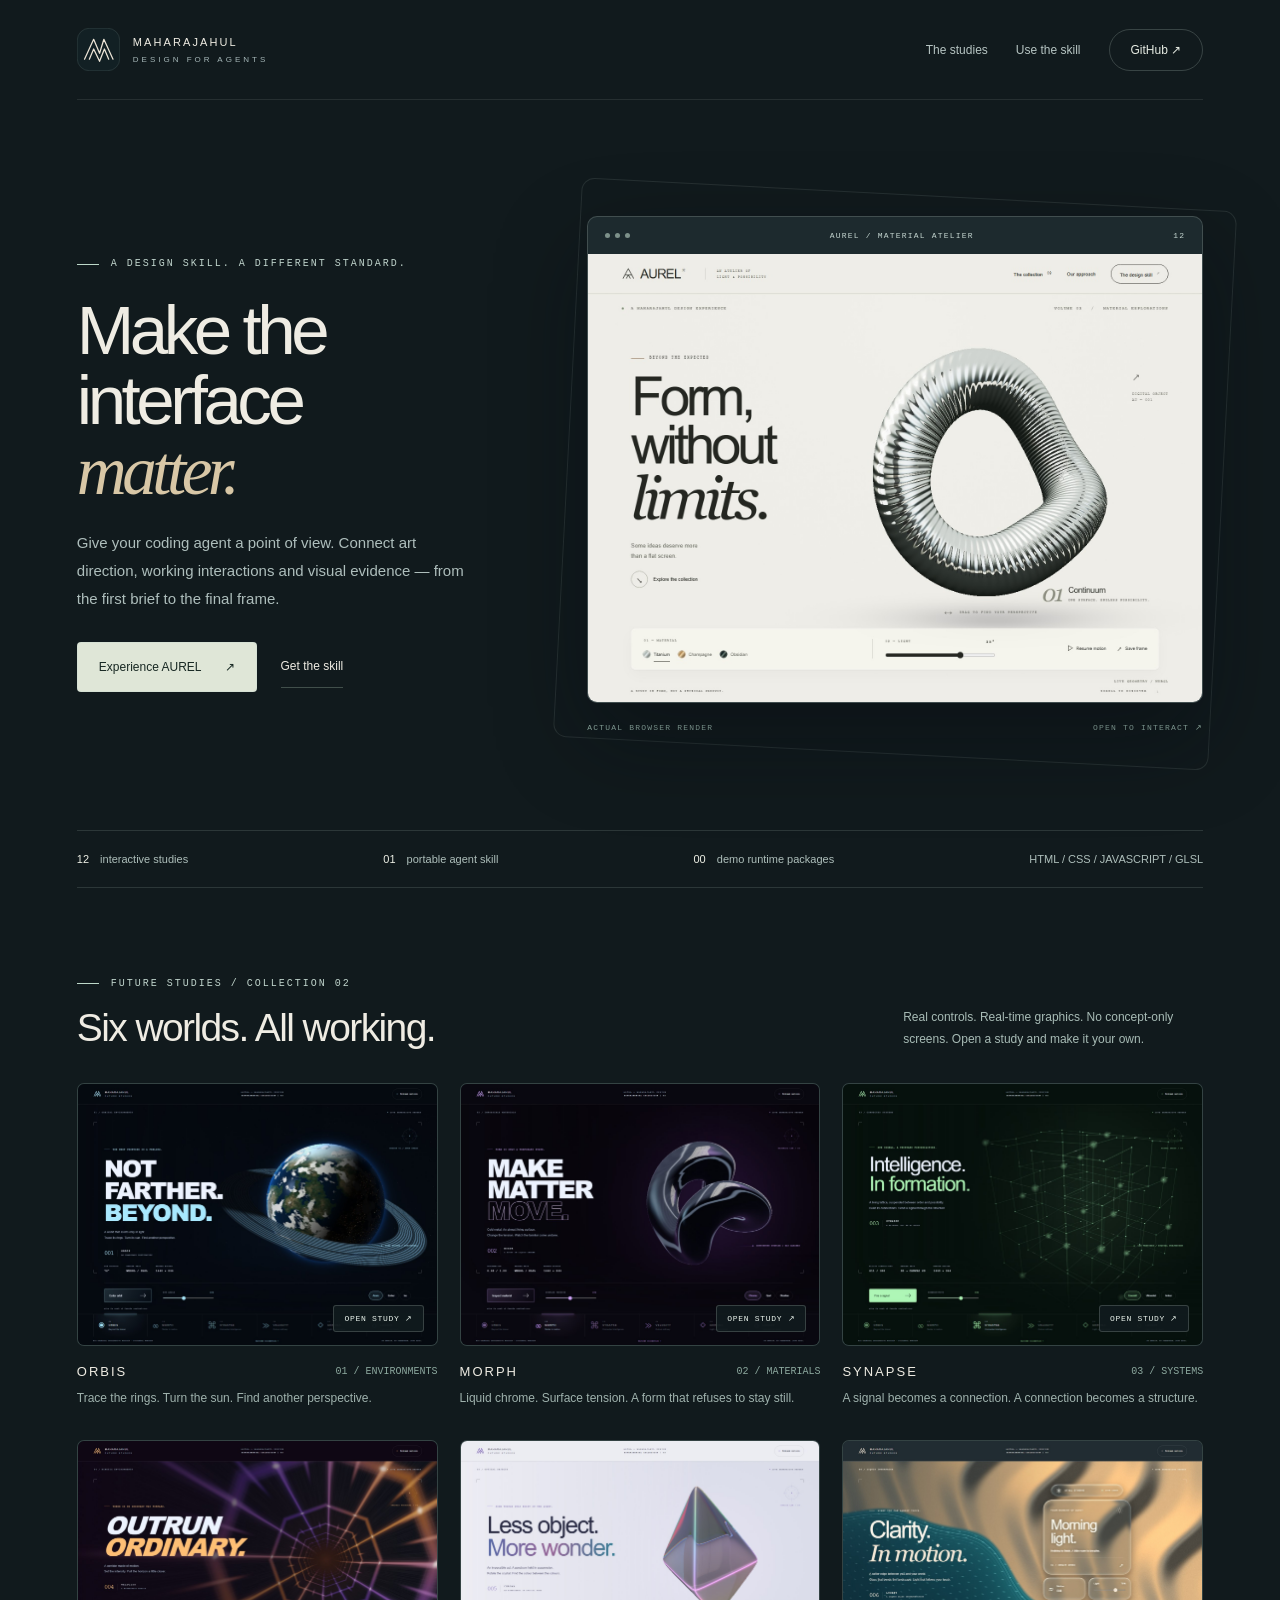
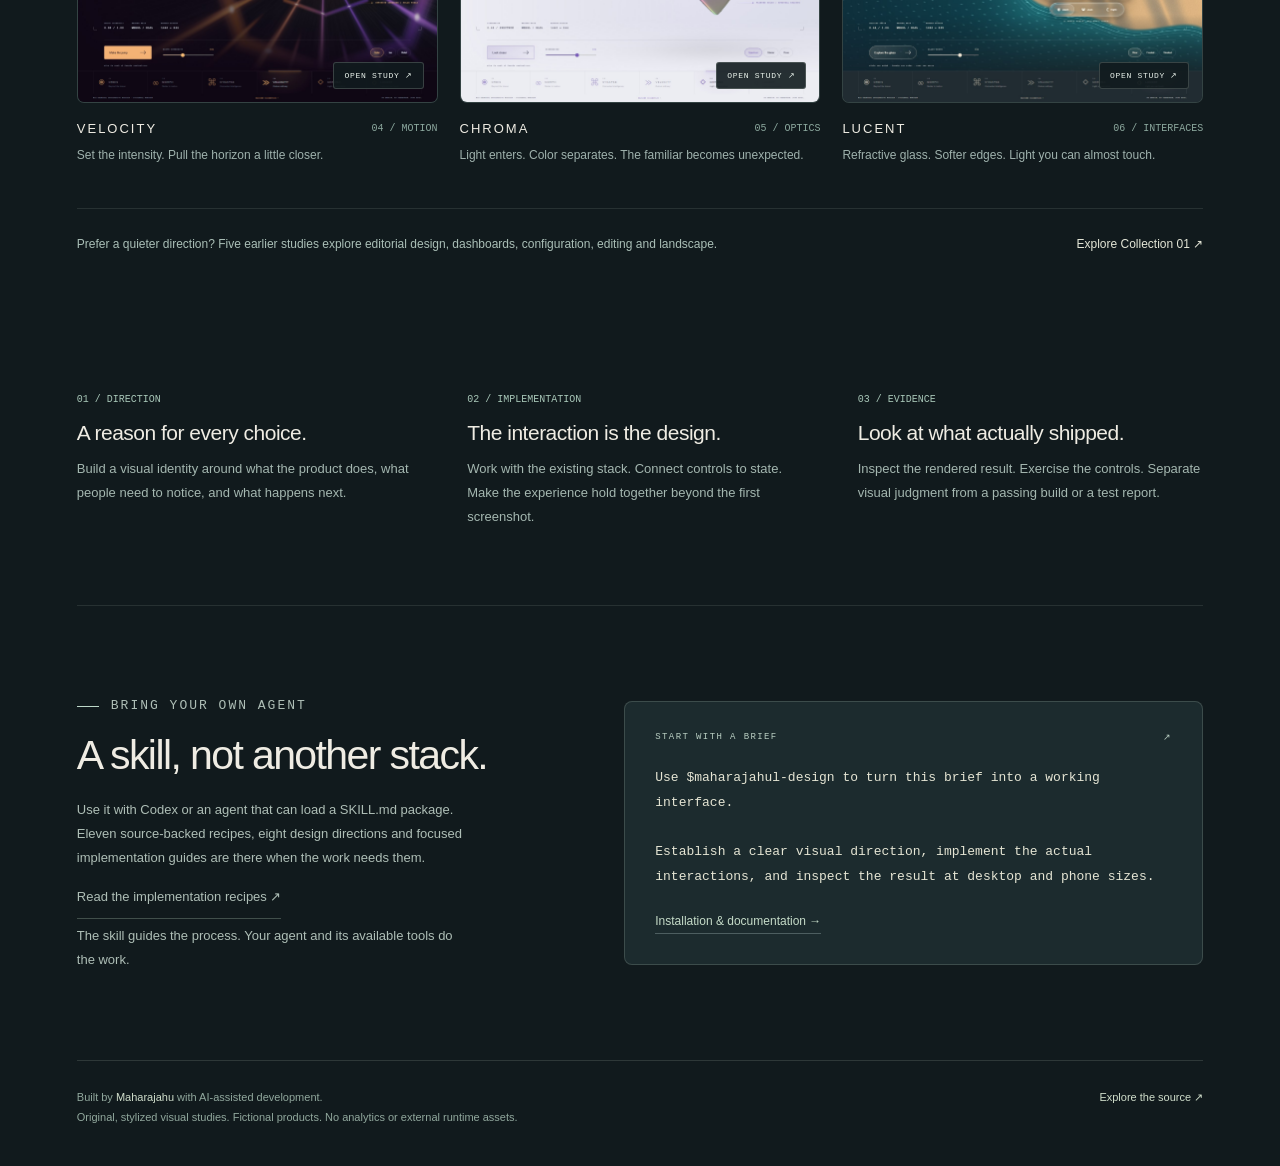
==== commit ade6c8b5: "Keep support buttons in README and restore unchanged application interface" ====
--- a/index.html
+++ b/index.html
@@ -10,7 +10,6 @@
   <meta property="og:image" content="https://maharajahu.github.io/maharajahul-design/assets/previews/aurel.jpg">
   <meta property="og:type" content="website">
   <link rel="icon" href="assets/brand-mark.svg" type="image/svg+xml">
-  <link rel="stylesheet" href="assets/support-links.css">
   <title>Maharajahul Design — Make the interface matter.</title>
   <style>
     *{box-sizing:border-box}html{scroll-behavior:smooth}body{margin:0;background:#111a1d;color:#efece3;font-family:Arial,Helvetica,sans-serif;-webkit-font-smoothing:antialiased}a{color:inherit;text-decoration:none}a:focus-visible{outline:2px solid #c7e7dc;outline-offset:6px}img{max-width:100%;display:block}p,h1,h2,h3{margin:0}::selection{background:#c7e7dc;color:#102125}.wrap{width:min(1296px,88%);margin:auto}.header{height:100px;display:flex;align-items:center;justify-content:space-between;border-bottom:1px solid #edf5ef18}.brand{display:flex;align-items:center;gap:13px;font-size:11px;letter-spacing:2.1px}.brand img{width:43px;height:43px}.brand small{display:block;font-size:8px;color:#a6b7b8;letter-spacing:3px;margin-top:7px}.header nav{display:flex;align-items:center;gap:28px;font-size:12px;color:#b7c5c3}.header nav a{padding:13px 0}.header nav a:last-child{border:1px solid #ccdfd536;border-radius:30px;padding:13px 21px;color:#e7ece3}.eyebrow{color:#c0d4cc;font:10px/1.6 monospace;letter-spacing:2px;display:flex;align-items:center;gap:12px}.eyebrow:before{content:'';width:22px;height:1px;background:#bdd8c9}.hero{padding:94px 0 76px;display:grid;grid-template-columns:.85fr 1.15fr;gap:55px;align-items:center}.hero h1{font-size:clamp(56px,5.4vw,83px);line-height:1.01;letter-spacing:-4.5px;font-weight:400;margin:24px 0}.hero h1 em{font-family:Georgia,serif;color:#d8c7a6;font-weight:400}.intro{max-width:400px;color:#aebebc;font-size:15px;line-height:1.85}.actions{display:flex;align-items:center;gap:24px;margin-top:29px;font-size:12px}.button{display:inline-flex;align-items:center;gap:23px;padding:17px 21px;border:1px solid #c5d6ce59;border-radius:4px;background:#dfe6d7;color:#182823}.text-link{padding:14px 0;border-bottom:1px solid #bed6c247}.hero-visual{position:relative;padding:22px 0}.hero-visual:before{content:'';position:absolute;inset:0 -20px;border:1px solid #cce5db1c;border-radius:13px;transform:rotate(3deg);pointer-events:none}.window{position:relative;background:#1d2a2e;border:1px solid #dae8dd30;border-radius:10px;overflow:hidden;box-shadow:0 35px 90px #040b0e65}.window-bar{display:flex;align-items:center;justify-content:space-between;padding:14px 17px;font:8px monospace;letter-spacing:1.2px;color:#c6d7d2}.dots{display:flex;gap:5px}.dots i{width:5px;height:5px;background:#b1c8bc;border-radius:50%;opacity:.65}.window img{width:100%;height:auto}.window-caption{font:8px monospace;letter-spacing:1.2px;color:#97b4aa;margin:20px 0 0;display:flex;justify-content:space-between}.facts{border-top:1px solid #cce5db24;border-bottom:1px solid #cce5db24;display:flex;justify-content:space-between;gap:25px;padding:22px 0;font-size:11px;color:#aebfbb}.facts b{color:#eef0e6;font-weight:400;margin-right:8px}.section{padding:88px 0}.section-heading{display:flex;align-items:end;justify-content:space-between;gap:30px;margin-bottom:32px}.section h2{font-size:39px;font-weight:400;letter-spacing:-1.6px;line-height:1.15;margin-top:14px}.section-heading>p{font-size:12px;line-height:1.8;color:#a8bcb6;max-width:300px}.gallery{display:grid;grid-template-columns:repeat(3,minmax(0,1fr));gap:31px 22px}.study{display:block}.preview{position:relative;overflow:hidden;border-radius:7px;border:1px solid #d8efdf21;background:#1b292c}.preview img{width:100%;height:auto;aspect-ratio:1440/1050;transition:transform .45s}.study:hover .preview img{transform:scale(1.025)}.preview:after{content:'OPEN STUDY ↗';position:absolute;bottom:13px;right:13px;background:#111b1ee6;color:#ecf5ee;border:1px solid #d6e7d433;padding:8px 10px;border-radius:3px;font:8px monospace;letter-spacing:.7px}.study-caption{display:flex;align-items:center;justify-content:space-between;margin:18px 0 9px}.study h3{font-size:13px;font-weight:400;letter-spacing:2px}.study-caption>span{font:10px monospace;color:#8ca89e}.study p{font-size:12px;line-height:1.7;color:#9fb2ad}.collection-note{display:flex;justify-content:space-between;gap:25px;margin-top:42px;padding-top:25px;border-top:1px solid #dbeedc1c;color:#aabfb7;font-size:12px;line-height:1.8}.collection-note a{color:#e4e6d7;white-space:nowrap}.approach{padding:45px 0 76px;display:grid;grid-template-columns:repeat(3,1fr);gap:45px;border-bottom:1px solid #dbeedc1c}.approach span{color:#a8c7b8;font:10px monospace}.approach h3{font-size:21px;font-weight:400;margin:15px 0 12px;letter-spacing:-.5px}.approach p{font-size:13px;line-height:1.85;color:#a4b7b0}.start{display:grid;grid-template-columns:1fr 1.2fr;gap:65px;align-items:center}.start h2{font-size:41px;margin-bottom:18px}.start p{color:#aebeb6;font-size:13px;line-height:1.85;max-width:390px}.prompt{padding:30px;background:#1c2b2e;border:1px solid #dce9d82b;border-radius:8px}.prompt-label{display:flex;justify-content:space-between;color:#b9cec2;font:9px monospace;letter-spacing:1.4px;margin-bottom:23px}.prompt code{font:13px/1.9 monospace;color:#e5e5d4;white-space:pre-wrap;overflow-wrap:anywhere}.prompt a{display:inline-block;color:#c5dbc8;font-size:12px;margin-top:24px;border-bottom:1px solid #bccfcf4f;padding-bottom:5px}.foot{border-top:1px solid #dbeedc24;padding:27px 0 39px;display:flex;justify-content:space-between;gap:20px;color:#91a89d;font-size:11px;line-height:1.8}.foot a{color:#d0decb}.foot p{max-width:660px}.skip{position:absolute;top:-60px;left:6%;background:#eceddf;color:#112321;padding:12px 16px;z-index:10}.skip:focus{top:10px}
@@ -53,7 +52,6 @@
 
 Establish a clear visual direction, implement the actual interactions, and inspect the result at desktop and phone sizes.</code><a href="https://github.com/Maharajahu/maharajahul-design#install">Installation &amp; documentation →</a></div></section>
   </main>
-  <aside class="creator-support creator-support-dark" aria-label="Creator and community"><p>Keep good ideas moving.<span>Follow the work. Support is always optional.</span></p><nav class="creator-links" aria-label="Follow and support"><a href="https://x.com/ToolBraidComp" target="_blank" rel="noopener noreferrer" aria-label="Follow @ToolBraidComp on X (opens in a new tab)"><svg viewBox="0 0 24 24" aria-hidden="true"><path d="M5 4h4l10 16h-4L5 4Zm0 16 6-7m2-2 6-7" fill="none" stroke="currentColor" stroke-width="1.7" stroke-linejoin="round"/></svg><span>Follow on X</span></a><a class="creator-coffee" href="https://buymeacoffee.com/dumitrescup" target="_blank" rel="noopener noreferrer" aria-label="Buy me a coffee — optional support (opens in a new tab)"><svg viewBox="0 0 20 24" aria-hidden="true"><path d="M4 7h12l-1.5 14h-9L4 7Zm-1-3h14v3H3V4Zm3-2h8v2H6V2Z" fill="none" stroke="currentColor" stroke-width="1.6" stroke-linejoin="round"/></svg><span>Buy me a coffee</span></a></nav></aside>
   <footer class="foot wrap"><p>Built by <a href="https://github.com/Maharajahu">Maharajahu</a> with AI-assisted development.<br>Original, stylized visual studies. Fictional products. No analytics or external runtime assets.</p><a href="https://github.com/Maharajahu/maharajahul-design">Explore the source ↗</a></footer>
 </body>
 </html>
